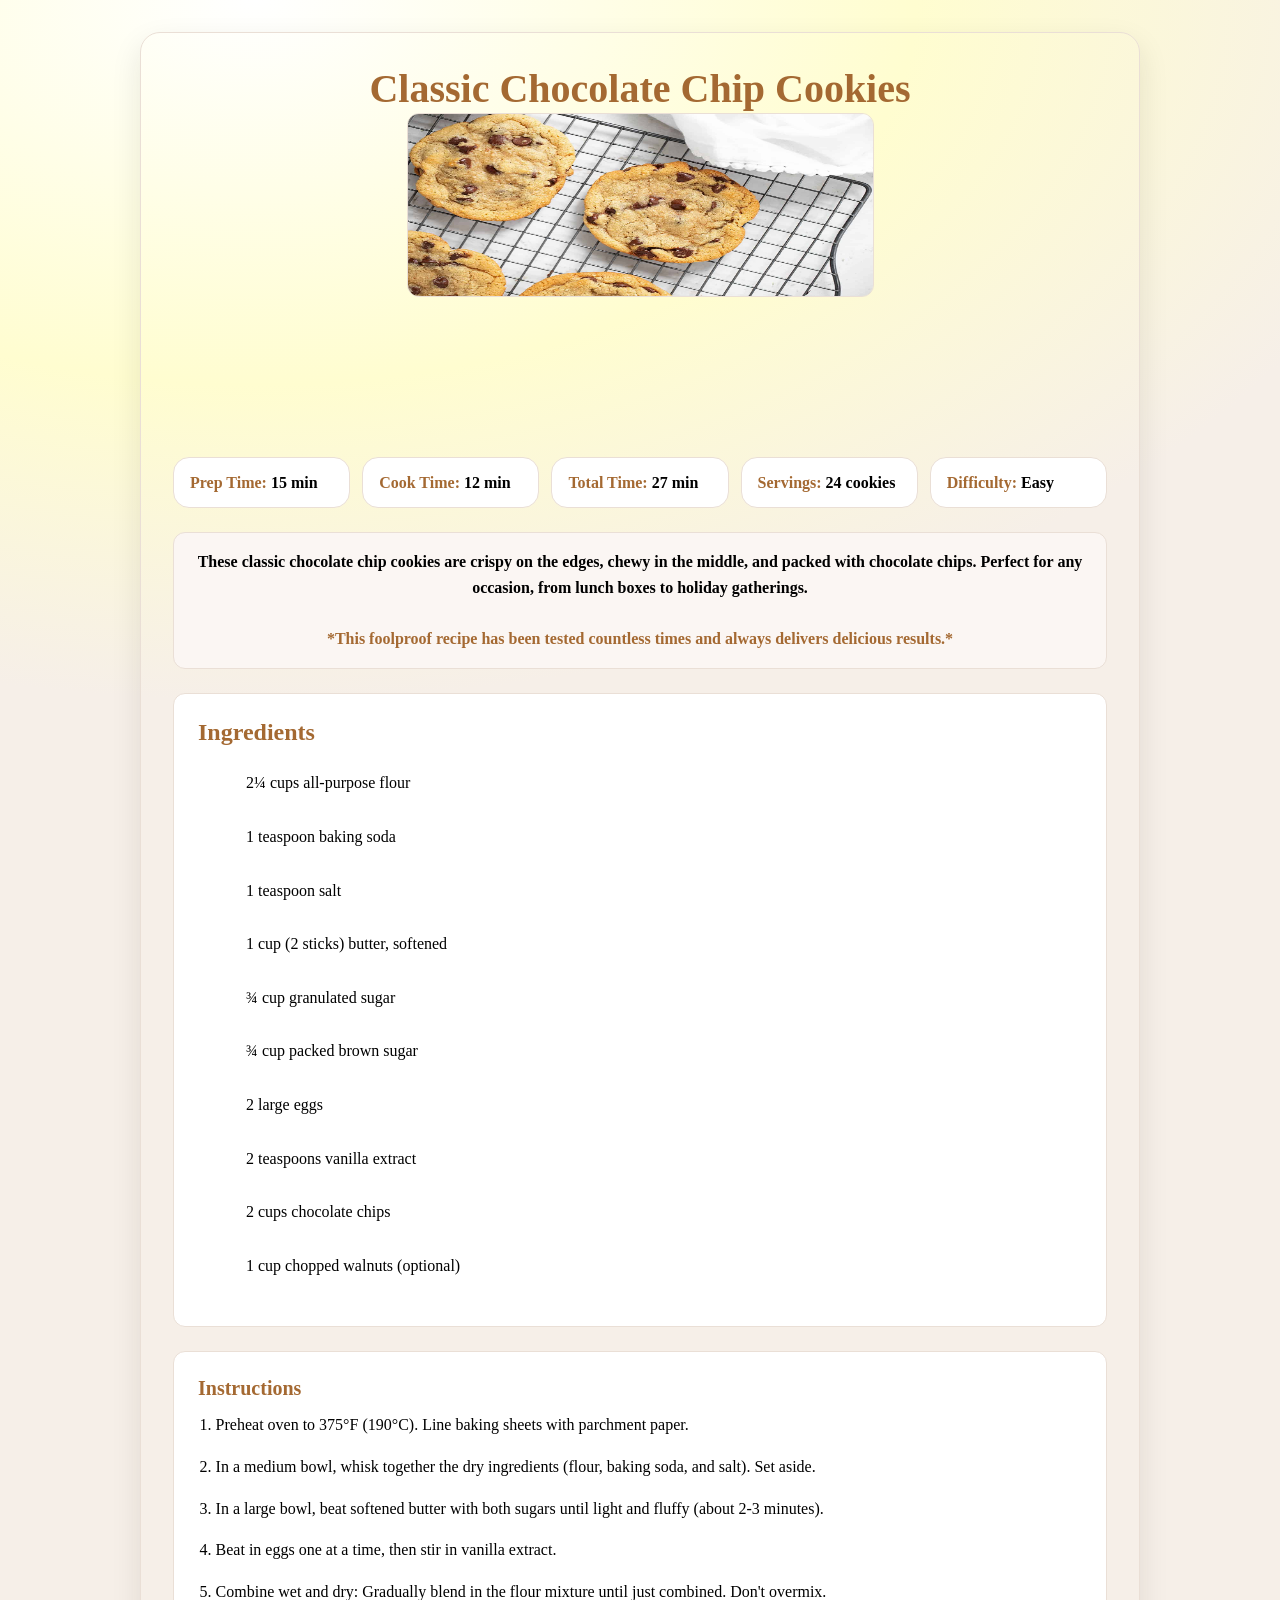
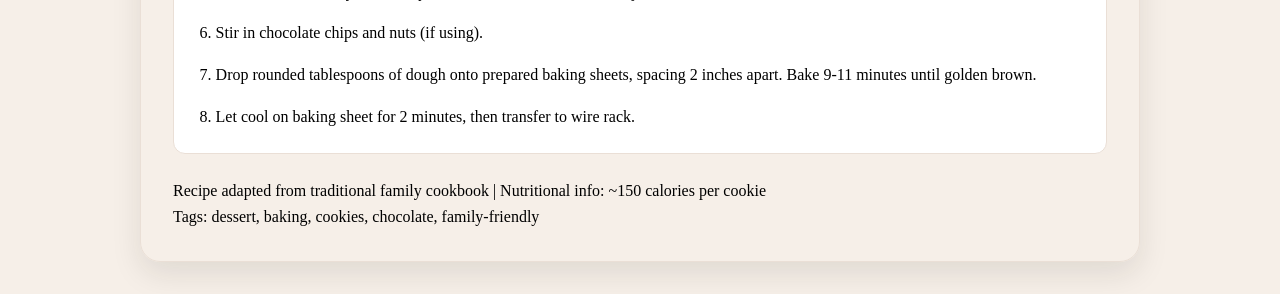
==== asst_1_recipe/index.html @ 57b03e24 "Recipe Code Submitted" ====
<!DOCTYPE html>
<html lang="en">
<head>
    <meta charset="UTF-8">
    <meta name="viewport" content="width=device-width, initial-scale=1.0">
    <title>Recipe Card Assignment - Make This Beautiful!</title>
    <link rel="stylesheet" href="style.css">
</head>

<body>
    <div class="recipe-container">
        
        <!-- Recipe Header Section -->
        <header class="recipe-header">
            <h1 class="recipe-title"><span style="color:#A46932"> Classic Chocolate Chip Cookies</span></h1>
            <img src="Chocolate Chip Cookies.jpg" 
                 alt="Golden brown chocolate chip cookies on a cooling rack" 
                 class="recipe-image">
        </header>

        <!-- Recipe Meta Information -->
        <section class="recipe-meta">
            <div class="meta-item">
            <strong><span style="color:#A46932">Prep Time:</span> 15 min</strong> 
            </div>
            <div class="meta-item">
                <strong><span style="color:#A46932">Cook Time:</span> 12 min</strong>
            </div>
            <div class="meta-item">
                <strong><span style="color:#A46932">Total Time:</span> 27 min</strong>
            </div>
            <div class="meta-item">
                <strong><span style="color:#A46932">Servings:</span> 24 cookies</strong> 
            </div>
            <div class="meta-item">
                <strong><span style="color:#A46932">Difficulty:</span> Easy</strong> 
            </div>
        </section>

        <!-- Recipe Description -->
        <section class="recipe-description">
            <p><strong>These classic chocolate chip cookies are crispy on the edges, chewy in the middle, and packed with chocolate chips. Perfect for any occasion, from lunch boxes to holiday gatherings.</strong></p>
            <br><p><strong><span style="color: #A46932"> *This foolproof recipe has been tested countless times and always delivers delicious results.*</span></strong></p>
        </section>

        <!-- Ingredients Section -->
        <section class="ingredients-section">
            <h2><span style="color: #A46932">Ingredients</span></h2>
            <ul class="ingredients-list">
                <li>2¼ cups all-purpose flour</li>
                <li>1 teaspoon baking soda</li>
                <li>1 teaspoon salt</li>
                <li>1 cup (2 sticks) butter, softened</li>
                <li>¾ cup granulated sugar</li>
                <li>¾ cup packed brown sugar</li>
                <li>2 large eggs</li>
                <li>2 teaspoons vanilla extract</li>
                <li>2 cups chocolate chips</li>
                <li>1 cup chopped walnuts (optional)</li>
            </ul>
        </section>

        <!-- Instructions Section -->
        <section class="instructions-section">
            <h2 class="section-title"> <span style="color: #A46932">Instructions</span></h2>
            <ol class="instructions-list">
                <li class="instruction-step">
                    Preheat oven to 375°F (190°C). Line baking sheets with parchment paper.
                </li>
                <li class="instruction-step">
                    In a medium bowl, whisk together the dry ingredients (flour, baking soda, and salt). Set aside.
                </li>
                <li class="instruction-step">
                    In a large bowl, beat softened butter with both sugars until light and fluffy (about 2-3 minutes).
                </li>
                <li class="instruction-step">
                    Beat in eggs one at a time, then stir in vanilla extract.
                </li>
                <li class="instruction-step">
                    Combine wet and dry: Gradually blend in the flour mixture until just combined. Don't overmix.
                </li>
                <li class="instruction-step">
                    Stir in chocolate chips and nuts (if using).
                </li>
                <li class="instruction-step">
                    Drop rounded tablespoons of dough onto prepared baking sheets, spacing 2 inches apart. Bake 9-11 minutes until golden brown.
                </li>
                <li class="instruction-step">
                    Let cool on baking sheet for 2 minutes, then transfer to wire rack.
                </li>
            </ol>
        </section>

        <!-- Recipe Footer -->
        <footer class="recipe-footer">
            <p>Recipe adapted from traditional family cookbook | Nutritional info: ~150 calories per cookie</p>
            <p>Tags: dessert, baking, cookies, chocolate, family-friendly</p>
        </footer>
    </div>

</body>
</html>
---- asst_1_recipe/style.css ----
body {
    margin: 0;
    font-family: Times, serif;
    background: radial-gradient(1200px 700px at 20% 0%, #fff 0%, var(--bg) 55%, #f6efe8 100%);
    line-height: 1.6;
}

h1, h2, h3{ line-height: 1.2; margin: 0; }
p{ margin: 0;
}

*{ box-sizing: border-box; }

.recipe-container {
  max-width: 1000px;
  margin: var(--space-6) auto;
  padding: var(--space-6);
  display: grid;
  gap: var(--space-5);

  background: color-mix(in srgb, var(--surface) 80%, transparent);
  border: 1px solid var(--border);
  border-radius: var(--radius);
  box-shadow: var(--shadow);

  grid-template-areas:
    "header"
    "meta"
    "desc"
    "ingredients"
    "instructions"
    "footer";
}

.recipe-header {
    grid-area: header;
    grid-template-columns: 1.1fr 0.9fr;
    text-align: center;
    align-items: center;
    gap: var(--space-4);
}

.recipe-title {
    color: #381415;
    font-size: 40px;
}

img{
  max-width: 100%;
  height: auto;
}

.recipe-image{
  border-radius: calc(var(--radius) - 0.5rem);
  border: 1px solid var(--border);
  overflow: hidden;
  width: 50%;
  max-height: 50%;
}

.recipe-image img{
  width: 30px;
  height: 30px
  max-height: 30px;
  object-fit: cover;
  }

.recipe-meta{
  display: flex;
  flex-wrap: wrap;
  gap: var(--space-3);
}
  
.meta-item {
  flex: 1 1 10rem;
  padding: var(--space-3) var(--space-4);
  background: #fff;
  border: 1px solid var(--border);
  border-radius: 1rem; 
  display: flex;
  justify-content: space-between;
  gap: var(--space-3);
}

.recipe-description {
  grid-area: desc;
  text-align: center;
  padding: var(--space-4);
  background: color-mix(in srgb, var(--accent) 6%, white);
  border: 1px solid var(--border);
  border-radius: calc(var(--radius) - .5rem);
  color: color-mix(in srgb, var(--text) 92%, var(--muted));
}

.ingredients-section {
  grid-area: ingredients;
  padding: var(--space-5);
  background: #fff;
  border: 1px solid var(--border);
  border-radius: calc(var(--radius) - .5rem);
}

.ingredients-list {
 list-style: none;
 display: grid;
 gap: var(--space-3);
}

.ingredients-list li {
  display: flex;
  align-items: flex-start;
  gap: var(--space-3);
  padding: var(--space-2) var(--space-2);
  border-radius: 0.75rem;
}

.instructions-section {
  grid-area: instructions;
  padding: var(--space-5);
  background: #fff;
  border: 1px solid var(--border);
  border-radius: calc(var(--radius) - .5rem);
}

.instructions-list{
  display: flex;
  flex-direction: column;
  margin: 0;
  padding-left: 1.1rem; 
  display: grid;
  gap: var(--space-4);
}
 
.instruction-step strong{
  display: flex;
  margin-bottom: var(--space-2);
  color: color-mix(in srgb, var(--accent) 70%, var(--text));
}

.section-title{
  font-family: var(--font-serif);
  font-size: 1.25rem;
  margin-bottom: var(--space-3);
}

.recipe-footer {
   grid-area: footer;} 


:root{
  --bg: #FFFDD0;             
  --text: #1f1b16;             
  --accent: #c26a3a;      
  --border: #eadfd6;      

  --font-sans: ui-sans-serif, system-ui, -apple-system, "Segoe UI", Roboto, Arial, "Apple Color Emoji","Segoe UI Emoji";
  --font-serif: ui-serif, Georgia, "Times New Roman", Times, serif;

  --space-1: 0.25rem;
  --space-2: 0.5rem;
  --space-3: 0.75rem;
  --space-4: 1rem;
  --space-5: 1.5rem;
  --space-6: 2rem;
  --space-7: 3rem;

  --radius: 1.25rem;
  --shadow: 0 12px 30px rgba(31,27,22,.10);
}
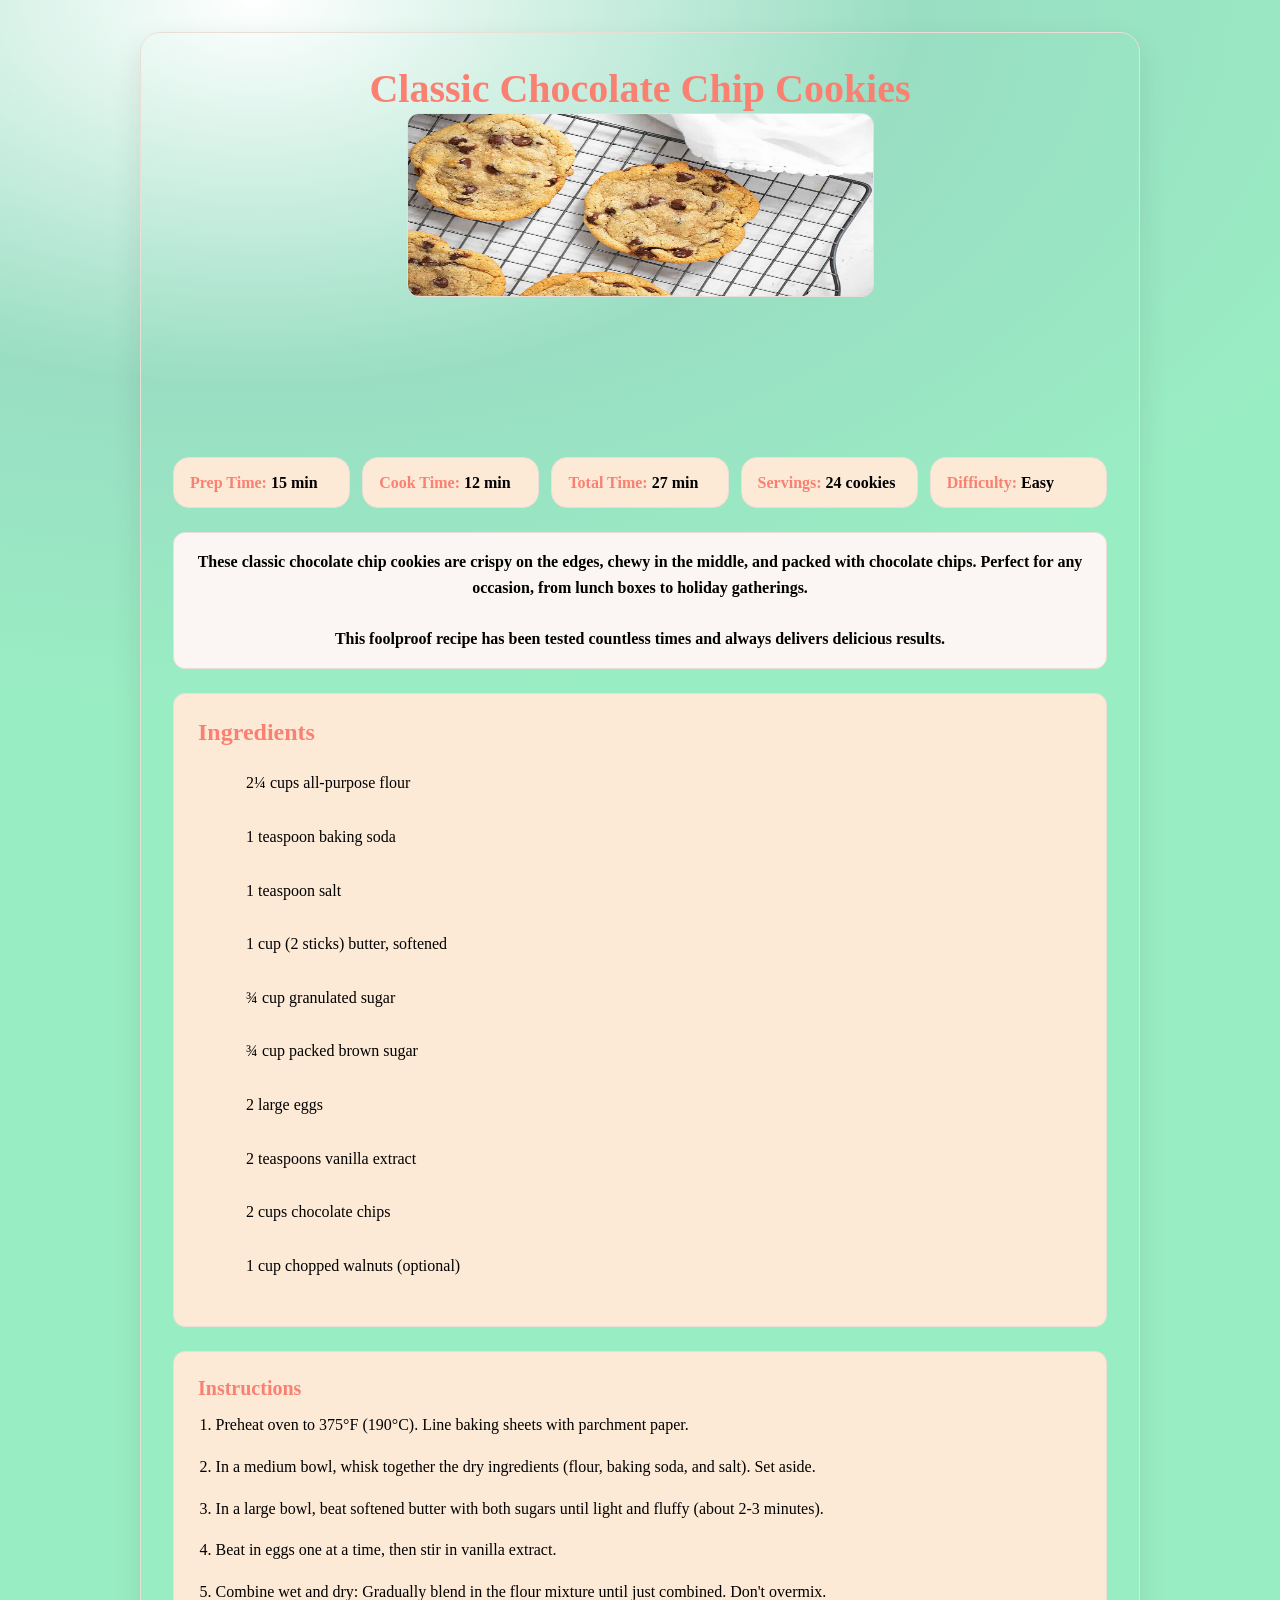
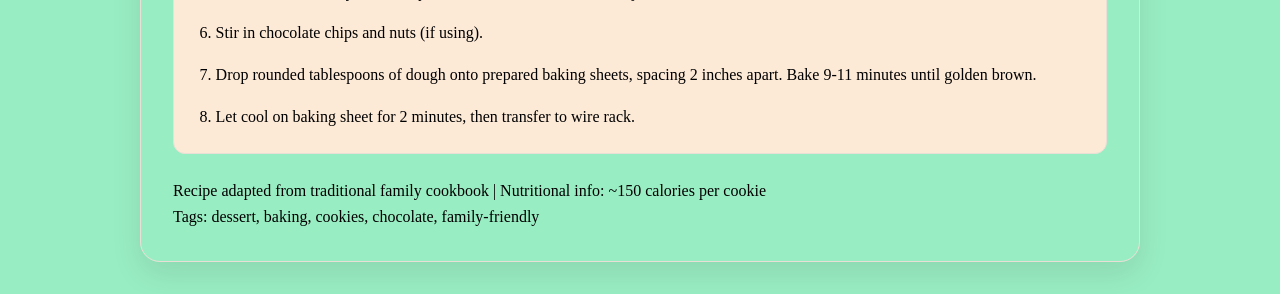
==== commit aeccfe67: "File Update" ====
--- a/asst_1_recipe/index.html
+++ b/asst_1_recipe/index.html
@@ -12,7 +12,7 @@
         
         <!-- Recipe Header Section -->
         <header class="recipe-header">
-            <h1 class="recipe-title"><span style="color:#A46932"> Classic Chocolate Chip Cookies</span></h1>
+            <h1 class="recipe-title"><span style="color:#FA8072"> Classic Chocolate Chip Cookies</span></h1>
             <img src="Chocolate Chip Cookies.jpg" 
                  alt="Golden brown chocolate chip cookies on a cooling rack" 
                  class="recipe-image">
@@ -21,31 +21,31 @@
         <!-- Recipe Meta Information -->
         <section class="recipe-meta">
             <div class="meta-item">
-            <strong><span style="color:#A46932">Prep Time:</span> 15 min</strong> 
+            <strong><span style="color:#FA8072">Prep Time:</span> 15 min</strong> 
             </div>
             <div class="meta-item">
-                <strong><span style="color:#A46932">Cook Time:</span> 12 min</strong>
+                <strong><span style="color:#FA8072">Cook Time:</span> 12 min</strong>
             </div>
             <div class="meta-item">
-                <strong><span style="color:#A46932">Total Time:</span> 27 min</strong>
+                <strong><span style="color:#FA8072">Total Time:</span> 27 min</strong>
             </div>
             <div class="meta-item">
-                <strong><span style="color:#A46932">Servings:</span> 24 cookies</strong> 
+                <strong><span style="color:#FA8072">Servings:</span> 24 cookies</strong> 
             </div>
             <div class="meta-item">
-                <strong><span style="color:#A46932">Difficulty:</span> Easy</strong> 
+                <strong><span style="color:#FA8072">Difficulty:</span> Easy</strong> 
             </div>
         </section>
 
         <!-- Recipe Description -->
         <section class="recipe-description">
             <p><strong>These classic chocolate chip cookies are crispy on the edges, chewy in the middle, and packed with chocolate chips. Perfect for any occasion, from lunch boxes to holiday gatherings.</strong></p>
-            <br><p><strong><span style="color: #A46932"> *This foolproof recipe has been tested countless times and always delivers delicious results.*</span></strong></p>
+            <br><p><strong>This foolproof recipe has been tested countless times and always delivers delicious results.</strong></p>
         </section>
 
         <!-- Ingredients Section -->
         <section class="ingredients-section">
-            <h2><span style="color: #A46932">Ingredients</span></h2>
+            <h2><span style="color:#FA8072">Ingredients</span></h2>
             <ul class="ingredients-list">
                 <li>2¼ cups all-purpose flour</li>
                 <li>1 teaspoon baking soda</li>
@@ -62,7 +62,7 @@
 
         <!-- Instructions Section -->
         <section class="instructions-section">
-            <h2 class="section-title"> <span style="color: #A46932">Instructions</span></h2>
+            <h2 class="section-title"> <span style="color:#FA8072">Instructions</span></h2>
             <ol class="instructions-list">
                 <li class="instruction-step">
                     Preheat oven to 375°F (190°C). Line baking sheets with parchment paper.
--- a/asst_1_recipe/style.css
+++ b/asst_1_recipe/style.css
@@ -2,7 +2,7 @@
 body {
     margin: 0;
     font-family: Times, serif;
-    background: radial-gradient(1200px 700px at 20% 0%, #fff 0%, var(--bg) 55%, #f6efe8 100%);
+    background: radial-gradient(1200px 700px at 20% 0%, #fff 0%, var(--bg) 55%, #99EDC3 100%);
     line-height: 1.6;
 }
 
@@ -75,7 +75,7 @@
 .meta-item {
   flex: 1 1 10rem;
   padding: var(--space-3) var(--space-4);
-  background: #fff;
+  background:#fce9d6;
   border: 1px solid var(--border);
   border-radius: 1rem; 
   display: flex;
@@ -96,7 +96,7 @@
 .ingredients-section {
   grid-area: ingredients;
   padding: var(--space-5);
-  background: #fff;
+  background:#fce9d6;
   border: 1px solid var(--border);
   border-radius: calc(var(--radius) - .5rem);
 }
@@ -118,7 +118,7 @@
 .instructions-section {
   grid-area: instructions;
   padding: var(--space-5);
-  background: #fff;
+  background:#fce9d6;
   border: 1px solid var(--border);
   border-radius: calc(var(--radius) - .5rem);
 }
@@ -149,7 +149,7 @@
 
 
 :root{
-  --bg: #FFFDD0;             
+  --bg:#99DEC3;             
   --text: #1f1b16;             
   --accent: #c26a3a;      
   --border: #eadfd6;      
